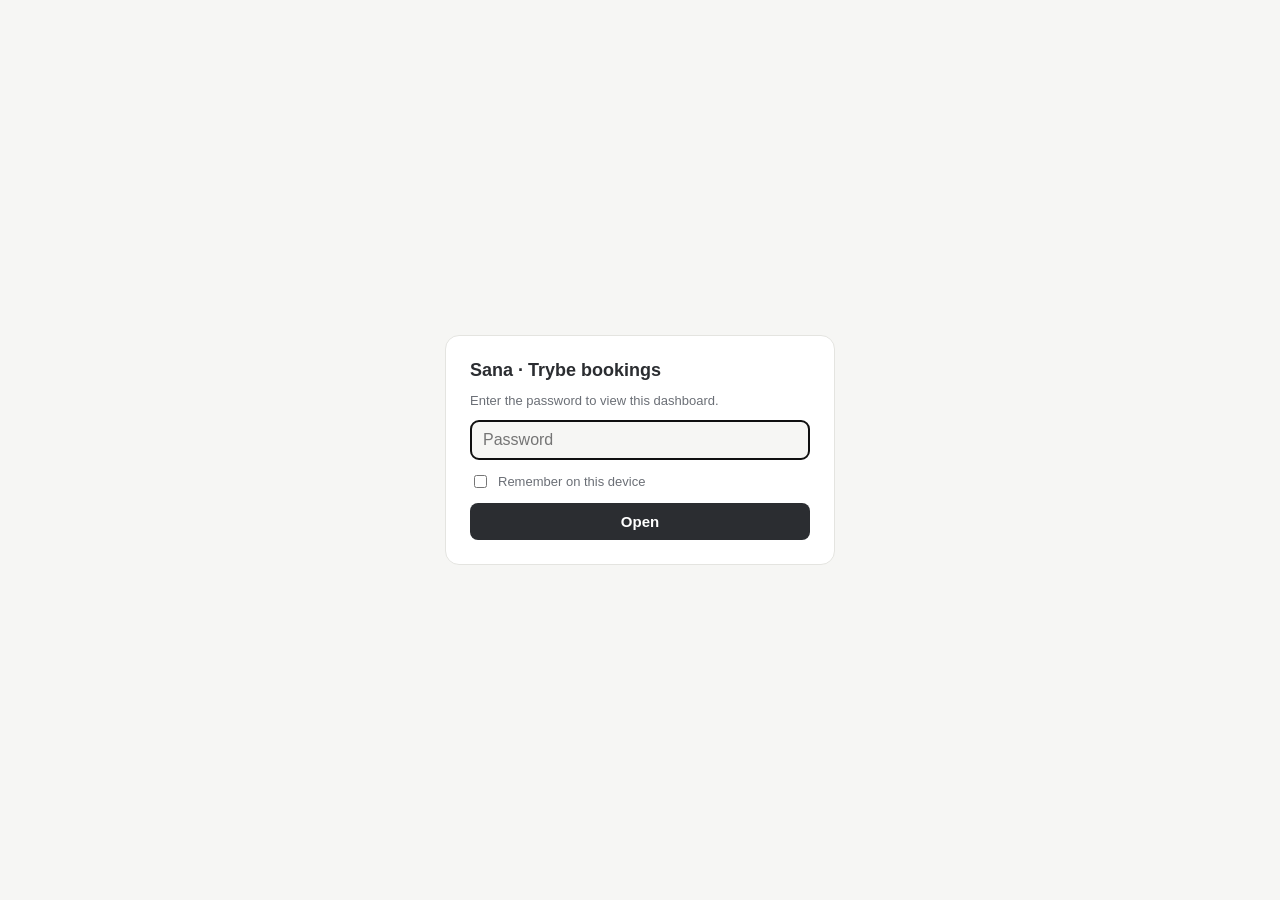
==== index.html @ ff89eefe "Add password-protected Sana Trybe dashboards (desktop and phone) Data through 17 Nov 2026, weekly br" ====
<!DOCTYPE html>
<html lang="en"><head><meta charset="utf-8">
<meta name="viewport" content="width=device-width, initial-scale=1, viewport-fit=cover">
<meta name="robots" content="noindex, nofollow">
<title>Sana · Trybe bookings</title>
<link rel="stylesheet" href="assets/theme.css">
<script src="assets/d3.min.js"></script>
<script src="assets/dash-shim.js"></script>
</head><body>
<div id="dash-root">
<style>
.sr-wrap{font-family:var(--font-anthropic-sans);color:var(--color-fg);font-size:var(--cds-font-size-body);display:flex;flex-direction:column;gap:var(--cds-gap-lg)}
.sr-head{display:flex;flex-wrap:wrap;align-items:flex-end;justify-content:space-between;gap:var(--cds-gap-md)}
.sr-title{font-family:var(--font-anthropic-sans);font-weight:650;font-size:var(--cds-font-size-title);letter-spacing:-.01em;margin:0 0 4px}
.sr-lede{margin:0;max-width:78ch;line-height:1.5;color:var(--color-fg-muted)}
.sr-lede b{color:var(--color-fg);font-weight:600}
.sr-ctl{display:flex;flex-wrap:wrap;align-items:center;gap:var(--cds-gap-sm);color:var(--color-fg-muted);font-size:var(--cds-font-size-caption)}
.sr-tabs{display:flex;flex-wrap:wrap;gap:4px;align-items:center}
.sr-tab{font:inherit;font-size:var(--cds-font-size-caption);font-weight:550;background:transparent;border:1px solid transparent;border-radius:8px;padding:6px 12px;color:var(--color-fg-muted);cursor:pointer}
.sr-tab:hover{background:var(--color-border-line)}
.sr-tab.sr-on{color:var(--color-fg);background:var(--color-panel);border-color:var(--color-border-line);box-shadow:0 1px 0 rgba(0,0,0,.06)}
.sr-panel{display:flex;flex-direction:column;gap:var(--cds-gap-lg)}
.sr-panel[hidden]{display:none}
.sr-cards{display:grid;grid-template-columns:repeat(auto-fit,minmax(min(100%,170px),1fr));gap:var(--cds-gap-md)}
.sr-grid2{display:grid;grid-template-columns:repeat(auto-fit,minmax(min(100%,440px),1fr));gap:var(--cds-gap-lg);align-items:start}
.sr-card{background:var(--color-panel);border:1px solid var(--color-border-line);border-radius:12px;padding:var(--cds-pad-lg);box-shadow:0 1px 0 rgba(0,0,0,.05);min-width:0}
.sr-card-h{display:flex;flex-wrap:wrap;align-items:baseline;justify-content:flex-start;gap:var(--cds-gap-sm);font-size:var(--cds-font-size-body);font-weight:650;margin:0 0 var(--cds-gap-sm)}
.sr-card-h .sr-sub{font-weight:400;color:var(--color-fg-muted)}
.sr-card-h .sr-ctl{margin-left:auto;font-weight:400}
.sr-note{margin:0 0 var(--cds-gap-md);color:var(--color-fg-muted);font-size:var(--cds-font-size-caption);line-height:1.5;max-width:90ch}
.sr-card-l{display:inline-block;color:var(--color-fg-muted);font-size:var(--cds-font-size-caption);font-weight:550}
.sr-card-v{font-weight:650;font-size:var(--cds-font-size-title);letter-spacing:-.01em;font-variant-numeric:tabular-nums;margin:var(--cds-gap-sm) 0 2px}
.sr-card-s{color:var(--color-fg-muted);font-size:var(--cds-font-size-caption);font-variant-numeric:tabular-nums}
.sr-chart{min-height:280px}
.sr-chart.sr-heat{min-height:220px}
.sr-chartbox{position:relative}
.sr-legend{display:flex;flex-wrap:wrap;gap:var(--cds-gap-xs) var(--cds-gap-md);font-size:var(--cds-font-size-caption);color:var(--color-fg-muted);margin-bottom:var(--cds-gap-sm)}
.sr-key{display:inline-flex;align-items:center;gap:6px}
.sr-key i{width:10px;height:10px;border-radius:3px;display:inline-block}
.sr-key i.sr-dash{height:0;border-top:2px dashed var(--cds-chart-reference);border-radius:0;width:14px}
.sr-axis text{fill:var(--cds-text-secondary);font-size:var(--cds-font-size-caption);font-family:var(--font-anthropic-sans)}
.sr-axis line{stroke:var(--cds-chart-grid)}
.sr-barlabel{fill:var(--cds-text-secondary);font-size:11px;font-variant-numeric:tabular-nums;font-family:var(--font-anthropic-sans)}
.sr-tip{position:absolute;pointer-events:none;background:var(--cds-surface-popover);border:1px solid var(--cds-border);box-shadow:var(--cds-shadow-popover);border-radius:8px;padding:var(--cds-pad-sm);font-size:var(--cds-font-size-caption);font-variant-numeric:tabular-nums;white-space:nowrap;z-index:2}
.sr-tip[hidden]{display:none}
.sr-tipsub{color:var(--cds-text-secondary);margin-top:2px}
.sr-scroll{overflow-x:auto;margin:0 calc(-1 * var(--cds-pad-lg)) calc(-1 * var(--cds-pad-lg));border-radius:0 0 12px 12px}
.sr-tall{max-height:520px;overflow:auto}
.sr-table{border-collapse:collapse;width:100%;font-size:var(--cds-font-size-caption);font-variant-numeric:tabular-nums}
.sr-table th{text-align:right;font-weight:550;color:var(--color-fg-muted);padding:8px 16px;border-top:1px solid var(--color-border-line);border-bottom:1px solid var(--color-border-line);white-space:nowrap;position:sticky;top:0;background:var(--color-bg);z-index:1}
.sr-table th.sr-l{text-align:left}
.sr-table td{padding:9px 16px;border-bottom:1px solid var(--color-border-line);white-space:nowrap}
.sr-table tbody tr:last-child td{border-bottom:0}
.sr-table tbody tr:hover td{background:var(--color-bg)}
.sr-table td.sr-n{text-align:right}
.sr-table td:first-child{font-weight:550}
.sr-table tr.sr-total td{font-weight:650;background:var(--color-bg)}
.sr-table tr.sr-picked td:first-child{box-shadow:inset 3px 0 0 var(--color-fg)}
.sr-share{display:inline-flex;align-items:center;justify-content:flex-end;gap:10px}
.sr-track{display:inline-block;width:72px;height:6px;border-radius:3px;background:var(--color-border-line);overflow:hidden}
.sr-track i{display:block;height:100%;border-radius:3px}
.sr-share span:last-child{min-width:44px;text-align:right}
.sr-details{color:var(--color-fg-muted);font-size:var(--cds-font-size-caption);line-height:1.5;max-width:90ch}
.sr-details li{margin-bottom:4px}
[data-dash-source-state=refreshing]{opacity:.5}
</style>
<div class="sr-wrap">
<header class="sr-head" id="top">
<div>
<h1 class="sr-title">Sana · Trybe bookings</h1>
<p class="sr-lede">Since Trybe went live on 18 March 2026, net sales are <b data-draw="num" data-k="All" data-f="net">—</b> from <b data-draw="num" data-k="All" data-f="guests" data-fmt="int">—</b> day-pass guests. <b data-draw="num" data-k="All" data-f="same_day_pct" data-fmt="pct">—</b> of guests book on the day they visit, <b data-draw="num" data-k="All" data-f="walk_pct" data-fmt="pct">—</b> within three hours of arriving, and the median guest books <b data-draw="num" data-k="All" data-f="med_lead_h" data-fmt="hrs">—</b> ahead. Booked capacity runs at <b data-draw="num" data-k="All" data-f="occ_pct" data-fmt="pct">—</b>.</p>
</div>
<div class="sr-ctl" id="controls"><label for="sr-period">Period</label><select id="sr-period" class="dash-select" data-draw="period" aria-label="Period" data-source="monthly"></select></div>
</header>

<div class="sr-tabs" id="tabs" role="tablist"><button type="button" class="sr-tab sr-on" role="tab" aria-selected="true" data-tab="overview">Overview</button><button type="button" class="sr-tab" role="tab" aria-selected="false" data-tab="occupancy">Occupancy by hour</button><button type="button" class="sr-tab" role="tab" aria-selected="false" data-tab="buying">When people buy</button><button type="button" class="sr-tab" role="tab" aria-selected="false" data-tab="mix">What they buy</button><button type="button" class="sr-tab" role="tab" aria-selected="false" data-tab="guests">Guests</button></div>

<section class="sr-panel" id="overview" data-panel="overview">
<div class="sr-cards">
<div class="sr-card" id="card-net"><div class="sr-card-l">Net sales</div><div class="sr-card-v" data-draw="num" data-f="net">—</div><div class="sr-card-s"><span data-draw="num" data-f="pass_net">—</span> from day passes</div></div>
<div class="sr-card" id="card-guests"><div class="sr-card-l">Day-pass guests</div><div class="sr-card-v" data-draw="num" data-f="guests" data-fmt="int">—</div><div class="sr-card-s"><span data-draw="num" data-f="guests_per_day" data-fmt="dec">—</span> a day over <span data-draw="num" data-f="days" data-fmt="int">—</span> days open</div></div>
<div class="sr-card" id="card-occ"><div class="sr-card-l">Occupancy</div><div class="sr-card-v" data-draw="num" data-f="occ_pct" data-fmt="pct">—</div><div class="sr-card-s"><span data-draw="num" data-f="booked" data-fmt="int">—</span> of <span data-draw="num" data-f="capacity" data-fmt="int">—</span> spots booked</div></div>
<div class="sr-card" id="card-lead"><div class="sr-card-l">Median booking lead</div><div class="sr-card-v" data-draw="num" data-f="med_lead_h" data-fmt="hrs">—</div><div class="sr-card-s"><span data-draw="num" data-f="ahead_pct" data-fmt="pct">—</span> book a day or more ahead</div></div>
<div class="sr-card" id="card-online"><div class="sr-card-l">Booked online</div><div class="sr-card-v" data-draw="num" data-f="online_pct" data-fmt="pct">—</div><div class="sr-card-s">of guests; the rest at the front desk</div></div>
<div class="sr-card" id="card-aov"><div class="sr-card-l">Average order</div><div class="sr-card-v" data-draw="num" data-f="aov">—</div><div class="sr-card-s"><span data-draw="num" data-f="orders" data-fmt="int">—</span> orders placed</div></div>
</div>
<div class="sr-grid2">
<div class="sr-card"><h3 class="sr-card-h" id="h-chart-sales">Net sales by month</h3><div class="sr-chart" id="chart-sales" data-draw="chart_sales" data-source="monthly">—</div></div>
<div class="sr-card"><h3 class="sr-card-h" id="h-chart-occm">Guests per day and occupancy by month</h3><div class="sr-chart" id="chart-occm" data-draw="chart_occm" data-source="monthly">—</div></div>
</div>
<div class="sr-grid2">
<div class="sr-card"><h3 class="sr-card-h" id="h-chart-wsales">Net sales by week</h3><div class="sr-chart" id="chart-wsales" data-draw="chart_wsales" data-source="monthly">—</div></div>
<div class="sr-card"><h3 class="sr-card-h" id="h-chart-wocc">Guests per day and occupancy by week</h3><div class="sr-chart" id="chart-wocc" data-draw="chart_wocc" data-source="monthly">—</div></div>
</div>
<div class="sr-card"><h3 class="sr-card-h" id="weekly">Week by week</h3><p class="sr-note">Weeks run Monday to Sunday, from the week of 28 September. Click a week to filter every tab to it.</p><div class="sr-scroll"><table class="sr-table" id="table-weekly" data-source="monthly" data-row-key="key" data-scope="weeks"><thead><tr><th class="sr-l" data-field="month">Week</th><th data-field="net" data-fmt="usd0">Net sales</th><th data-field="pass_net" data-fmt="usd0">Day passes</th><th data-field="other_net" data-fmt="usd0">Everything else</th><th data-field="orders" data-fmt="int">Orders</th><th data-field="aov" data-fmt="usd">Avg order</th><th data-field="guests" data-fmt="int">Guests</th><th data-field="guests_per_day" data-fmt="dec">Guests a day</th><th data-field="occ_pct" data-fmt="pct">Occupancy</th><th data-field="med_lead_h" data-fmt="hrs">Median lead</th><th data-field="same_day_pct" data-fmt="pct">Booked same day</th><th data-field="week_pct" data-fmt="pct">7+ days ahead</th><th data-field="online_pct" data-fmt="pct">Online</th><th data-field="promo_pct" data-fmt="pct">On a promo code</th><th data-field="promo_disc" data-fmt="usd0">Promo discounts</th><th data-field="credit_used" data-fmt="usd0">Gift card and pass credit used</th></tr></thead><tbody data-draw="rows"></tbody></table></div></div>
<div class="sr-card"><h3 class="sr-card-h" id="monthly">Month by month</h3><p class="sr-note">Click a month or week in any chart or table, or pick one above, to filter every tab. Sales are counted by revenue date, guests and occupancy by visit date.</p><div class="sr-scroll"><table class="sr-table" id="table-monthly" data-source="monthly" data-row-key="key" data-scope="months"><thead><tr><th class="sr-l" data-field="month">Month</th><th data-field="net" data-fmt="usd0">Net sales</th><th data-field="pass_net" data-fmt="usd0">Day passes</th><th data-field="other_net" data-fmt="usd0">Everything else</th><th data-field="orders" data-fmt="int">Orders</th><th data-field="aov" data-fmt="usd">Avg order</th><th data-field="guests" data-fmt="int">Guests</th><th data-field="guests_per_day" data-fmt="dec">Guests a day</th><th data-field="occ_pct" data-fmt="pct">Occupancy</th><th data-field="med_lead_h" data-fmt="hrs">Median lead</th><th data-field="same_day_pct" data-fmt="pct">Booked same day</th><th data-field="week_pct" data-fmt="pct">7+ days ahead</th><th data-field="online_pct" data-fmt="pct">Online</th><th data-field="promo_pct" data-fmt="pct">On a promo code</th><th data-field="promo_disc" data-fmt="usd0">Promo discounts</th><th data-field="credit_used" data-fmt="usd0">Gift card and pass credit used</th></tr></thead><tbody data-draw="rows"></tbody></table></div></div>
</section>

<section class="sr-panel" id="occupancy" data-panel="occupancy" hidden>
<div class="sr-card"><h3 class="sr-card-h" id="h-chart-hourly">Guests on site by hour <span class="sr-sub" data-draw="periodname">—</span><span class="sr-ctl"><label for="sr-dow">Day</label><select id="sr-dow" class="dash-select sr-dowsel" aria-label="Day of week"><option value="All">Every day</option><option value="Mon">Monday</option><option value="Tue">Tuesday</option><option value="Wed">Wednesday</option><option value="Thu">Thursday</option><option value="Fri">Friday</option><option value="Sat">Saturday</option><option value="Sun">Sunday</option></select></span></h3><p class="sr-note">Average number of guests in the facility during each clock hour, against what the booking slots allow. Each 2.5-hour SANA Pass slot takes 5 guests and slots start every 15 minutes, so about 50 people can be on site at once. The figure above each bar is the share of that capacity booked.</p><div class="sr-chart" id="chart-hourly" data-draw="chart_hourly" data-source="hourly">—</div></div>
<div class="sr-card"><h3 class="sr-card-h" id="h-heat-occ">Occupancy by weekday and hour <span class="sr-sub" data-draw="periodname">—</span></h3><p class="sr-note">Share of capacity booked. Darker is fuller.</p><div class="sr-chart sr-heat" id="heat-occ" data-draw="heat_occ" data-source="hourly">—</div></div>
<div class="sr-card"><h3 class="sr-card-h" id="h-chart-daily">Guests each day <span class="sr-sub" data-draw="periodname">—</span></h3><div class="sr-chart" id="chart-daily" data-draw="chart_daily" data-source="daily">—</div></div>
<div class="sr-card"><h3 class="sr-card-h" id="h-chart-ahead">Already on the books</h3><p class="sr-note">Guests booked for each upcoming day, as of 18 November 2026. Most guests book within a day of visiting, so these fill in as each date gets closer.</p><div class="sr-chart" id="chart-ahead" data-draw="chart_ahead" data-source="ahead">—</div></div>
</section>

<section class="sr-panel" id="buying" data-panel="buying" hidden>
<div class="sr-card"><h3 class="sr-card-h" id="h-chart-lead">How far ahead guests book <span class="sr-sub" data-draw="periodname">—</span><span class="sr-ctl"><label for="sr-ch">Channel</label><select id="sr-ch" class="dash-select sr-chsel" aria-label="Sales channel"><option value="All">All channels</option><option value="Online">Online</option><option value="Front desk">Front desk</option><option value="Reserve with Google">Reserve with Google</option></select></span></h3><p class="sr-note">Time between the order being placed and the start of the guest's session. A walk-in is a pass bought less than 15 minutes before the session starts.</p><div class="sr-chart" id="chart-lead" data-draw="chart_lead" data-source="lead">—</div></div>
<div class="sr-card"><h3 class="sr-card-h" id="h-heat-buy">When day passes are bought <span class="sr-sub" data-draw="periodname">—</span></h3><p class="sr-note">Guests by the weekday and hour their pass was purchased, whatever day they visit. Darker means more guests booked in that hour.</p><div class="sr-chart sr-heat" id="heat-buy" data-draw="heat_buy" data-source="buy_heat">—</div></div>
<div class="sr-grid2">
<div class="sr-card"><h3 class="sr-card-h">By sales channel <span class="sr-sub" data-draw="periodname">—</span></h3><div class="sr-scroll"><table class="sr-table" id="table-channel" data-source="channel" data-row-key="key" data-scope="period"><thead><tr><th class="sr-l" data-field="channel">Channel</th><th data-field="bookings" data-fmt="int">Bookings</th><th data-field="guests" data-fmt="int">Guests</th><th data-field="pct" data-fmt="pct" data-bar="1">Share of guests</th><th data-field="net_per_guest" data-fmt="usd">Net per guest</th><th data-field="med_lead_h" data-fmt="hrs">Median lead</th><th data-field="ahead_pct" data-fmt="pct">1+ day ahead</th></tr></thead><tbody data-draw="rows"></tbody></table></div></div>
<div class="sr-card"><h3 class="sr-card-h">Group size <span class="sr-sub" data-draw="periodname">—</span></h3><div class="sr-scroll"><table class="sr-table" id="table-party" data-source="party" data-row-key="key" data-scope="period"><thead><tr><th class="sr-l" data-field="size">Guests per booking</th><th data-field="bookings" data-fmt="int">Bookings</th><th data-field="pct_bookings" data-fmt="pct" data-bar="1">Share of bookings</th><th data-field="guests" data-fmt="int">Guests</th><th data-field="pct_guests" data-fmt="pct">Share of guests</th></tr></thead><tbody data-draw="rows"></tbody></table></div></div>
</div>
<div class="sr-card"><h3 class="sr-card-h">Booking lead by the day guests visit <span class="sr-sub" data-draw="periodname">—</span></h3><div class="sr-scroll"><table class="sr-table" id="table-leaddow" data-source="lead_dow" data-row-key="key" data-scope="period"><thead><tr><th class="sr-l" data-field="dow">Visit day</th><th data-field="guests" data-fmt="int">Guests</th><th data-field="med_lead_h" data-fmt="hrs">Median lead</th><th data-field="walk_pct" data-fmt="pct">Under 3 hrs before</th><th data-field="ahead_pct" data-fmt="pct" data-bar="1">1+ day ahead</th><th data-field="week_pct" data-fmt="pct">7+ days ahead</th></tr></thead><tbody data-draw="rows"></tbody></table></div></div>
</section>

<section class="sr-panel" id="mix" data-panel="mix" hidden>
<div class="sr-grid2">
<div class="sr-card"><h3 class="sr-card-h">Type of sale <span class="sr-sub" data-draw="periodname">—</span></h3><div class="sr-scroll"><table class="sr-table" id="table-type" data-source="sale_type" data-row-key="key" data-scope="period"><thead><tr><th class="sr-l" data-field="type">Type</th><th data-field="qty" data-fmt="int">Qty</th><th data-field="orders" data-fmt="int">Orders</th><th data-field="net" data-fmt="usd0">Net sales</th><th data-field="pct" data-fmt="pct" data-bar="1">Share</th></tr></thead><tbody data-draw="rows"></tbody></table></div></div>
<div class="sr-card"><h3 class="sr-card-h">How day passes were paid <span class="sr-sub" data-draw="periodname">—</span></h3><div class="sr-scroll"><table class="sr-table" id="table-paid" data-source="paid" data-row-key="key" data-scope="period"><thead><tr><th class="sr-l" data-field="payment">Payment</th><th data-field="guests" data-fmt="int">Guests</th><th data-field="pct" data-fmt="pct" data-bar="1">Share</th><th data-field="net" data-fmt="usd0">Net sales</th><th data-field="discount" data-fmt="usd0" data-blankzero="1">Discount or credit</th></tr></thead><tbody data-draw="rows"></tbody></table></div></div>
</div>
<div class="sr-card"><h3 class="sr-card-h">Items <span class="sr-sub" data-draw="periodname">—</span></h3><p class="sr-note">The 40 biggest items by net sales in the period.</p><div class="sr-scroll sr-tall"><table class="sr-table" id="table-items" data-source="items" data-row-key="key" data-scope="period" data-sort="net"><thead><tr><th class="sr-l" data-field="item">Item</th><th class="sr-l" data-field="type">Type</th><th data-field="qty" data-fmt="int">Qty</th><th data-field="net" data-fmt="usd">Net sales</th><th data-field="avg" data-fmt="usd">Avg price</th><th data-field="pct" data-fmt="pct" data-bar="1">Share of sales</th></tr></thead><tbody data-draw="rows"></tbody></table></div></div>
<div class="sr-card"><h3 class="sr-card-h">Promo codes and credit <span class="sr-sub" data-draw="periodname">—</span></h3><p class="sr-note">Discount is the amount taken off list price before tax. Gift card or pass credit is a pass paid with a gift card or a multi-pass bundle, whose money was counted when the card or bundle was sold.</p><div class="sr-scroll sr-tall"><table class="sr-table" id="table-codes" data-source="codes" data-row-key="key" data-scope="period" data-sort="discount"><thead><tr><th class="sr-l" data-field="code">Code</th><th data-field="orders" data-fmt="int">Orders</th><th data-field="items" data-fmt="int">Items</th><th data-field="discount" data-fmt="usd0">Discount</th><th data-field="net_after" data-fmt="usd0" data-blankzero="1">Net after discount</th><th data-field="share" data-fmt="pct" data-bar="1">Share of discounts</th></tr></thead><tbody data-draw="rows"></tbody></table></div></div>
</section>

<section class="sr-panel" id="guests" data-panel="guests" hidden>
<div class="sr-cards">
<div class="sr-card" id="card-named"><div class="sr-card-l">Guests with an email</div><div class="sr-card-v" data-draw="num" data-src="customers" data-f="guests_named" data-fmt="int">—</div><div class="sr-card-s"><span data-draw="periodname">—</span></div></div>
<div class="sr-card" id="card-repeat"><div class="sr-card-l">Came more than once</div><div class="sr-card-v" data-draw="num" data-src="customers" data-f="repeat_in_period_pct" data-fmt="pct">—</div><div class="sr-card-s">within the period</div></div>
<div class="sr-card" id="card-vpg"><div class="sr-card-l">Visits per guest</div><div class="sr-card-v" data-draw="num" data-src="customers" data-f="visits_per_guest" data-fmt="dec">—</div><div class="sr-card-s">within the period</div></div>
</div>
<div class="sr-grid2">
<div class="sr-card"><h3 class="sr-card-h">New and returning guests by month</h3><p class="sr-note">Returning means the guest's first Trybe visit was in an earlier month.</p><div class="sr-scroll"><table class="sr-table" id="table-customers" data-source="customers" data-row-key="key" data-scope="months"><thead><tr><th class="sr-l" data-field="period">Month</th><th data-field="guests_named" data-fmt="int">Guests</th><th data-field="new_guests" data-fmt="int">First visit</th><th data-field="returning" data-fmt="int" data-blankzero="1">Returning</th><th data-field="returning_pct" data-fmt="pct" data-blankzero="1">Returning share</th><th data-field="visits_per_guest" data-fmt="dec">Visits each</th></tr></thead><tbody data-draw="rows"></tbody></table></div></div>
<div class="sr-card"><h3 class="sr-card-h">How often guests come back</h3><p class="sr-note">Every visit since 18 March 2026, grouped by how many times each guest has been.</p><div class="sr-scroll"><table class="sr-table" id="table-freq" data-source="frequency" data-row-key="key"><thead><tr><th class="sr-l" data-field="band">Visits</th><th data-field="guests" data-fmt="int">Guests</th><th data-field="pct" data-fmt="pct" data-bar="1">Share of guests</th><th data-field="visits" data-fmt="int">Visits</th><th data-field="pct_visits" data-fmt="pct">Share of visits</th></tr></thead><tbody data-draw="rows"></tbody></table></div></div>
</div>
</section>

<details class="sr-details" id="notes"><summary>About this data</summary>
<ul>
<li>A fixed copy of Trybe's Sold items and Sessions exports for the Sana site, pulled on 18 November 2026. Trybe's history starts on 18 March 2026, so March is a part month; November runs to the 17th. Weeks run Monday to Sunday from the week of 28 September, and the current week runs to yesterday. Earlier bookings were in Book4Time and are not here.</li>
<li>Net sales are Trybe's net total: after discounts, before tax. Day passes paid with a gift card or a multi-pass bundle show no net sales on the visit, because Trybe counts that money when the card or bundle is sold, so net per guest understates what each visit is worth.</li>
<li>Guests are SANA Pass session guests by visit date. Occupancy is guests booked against slot capacity from the Sessions export (5 guests per 2.5-hour slot, a slot every 15 minutes); test sessions and the old Book4Time day passes are left out.</li>
<li>Booking lead is the time from the order being placed in Trybe to the start of the session. Passes rung in at the front desk as guests arrive count as walk-ins. Online covers trybe.com bookings; Reserve with Google is shown on its own.</li>
<li>Guest counts and repeat visits use the email on the booking, so walk-ins without an email are left out of the Guests tab. No names or emails are stored in this dashboard.</li>
</ul>
</details>
</div>
</div>
<footer class="site-foot">Data: Trybe Sold items and Sessions exports, pulled 18 November 2026. <a href="iphone/">Open the phone version</a></footer>
<script src="assets/desktop.js"></script>
<script>dash.__start('data/');</script>
</body></html>
---- assets/theme.css ----
:root{
  --font-anthropic-sans:-apple-system,BlinkMacSystemFont,"Segoe UI",Inter,Roboto,"Helvetica Neue",Arial,sans-serif;
  --color-fg:#2b2d31;--color-fg-muted:#6b6f76;--color-bg:#f6f6f4;--color-panel:#ffffff;--color-border-line:#e4e4e0;
  --cds-text-secondary:#74787f;--cds-chart-grid:#ececea;--cds-chart-reference:#8a8d93;
  --cds-surface-popover:#ffffff;--cds-border:#dcdcd8;--cds-shadow-popover:0 4px 16px rgba(0,0,0,.08);
  --cds-font-size-caption:12.5px;--cds-font-size-body:14px;--cds-font-size-heading:19px;--cds-font-size-title:24px;
  --cds-gap-xs:4px;--cds-gap-sm:8px;--cds-gap-md:12px;--cds-gap-lg:20px;--cds-pad-sm:8px;--cds-pad-lg:16px;--cds-radius:12px;
  --c0:#2f74d8;--c1:#ec7a33;--c2:#5aa469;--c3:#9b6fd0;--c4:#d4a72c;--c5:#59a5b4;
  color-scheme:light dark;
}
@media (prefers-color-scheme: dark){
  :root{--color-fg:#e6e6e3;--color-fg-muted:#a3a5a8;--color-bg:#1d1e20;--color-panel:#26272a;--color-border-line:#3a3b3f;
    --cds-text-secondary:#a0a3a7;--cds-chart-grid:#333438;--cds-chart-reference:#9a9da2;--cds-surface-popover:#2d2e31;--cds-border:#45464a;
    --c0:#5b97ea;--c1:#f08e4f;}
}
html,body{margin:0;background:var(--color-bg);color:var(--color-fg);font-family:var(--font-anthropic-sans);-webkit-text-size-adjust:100%}
#dash-root{padding:20px clamp(12px,3vw,32px) 40px;max-width:1400px;margin:0 auto}
.dash-select{font:inherit;font-size:14px;color:var(--color-fg);background-color:var(--color-panel);border:1px solid var(--color-border-line);border-radius:8px;padding:6px 30px 6px 10px;appearance:none;-webkit-appearance:none;
  background-image:url("data:image/svg+xml;utf8,<svg xmlns='http://www.w3.org/2000/svg' width='10' height='6'><path d='M1 1l4 4 4-4' fill='none' stroke='%23888' stroke-width='1.5'/></svg>");background-repeat:no-repeat;background-position:right 10px center}
.site-foot{max-width:1400px;margin:0 auto;padding:0 clamp(12px,3vw,32px) 32px;color:var(--color-fg-muted);font-size:12px}
.site-foot a{color:inherit}
body.locked #dash-root,body.locked .site-foot{display:none}
.gate{min-height:100vh;display:flex;align-items:center;justify-content:center;padding:24px;box-sizing:border-box}
.gate-card{width:100%;max-width:340px;background:var(--color-panel);border:1px solid var(--color-border-line);border-radius:14px;padding:24px;display:flex;flex-direction:column;gap:12px}
.gate-title{font-weight:650;font-size:18px}
.gate-sub{margin:0;color:var(--color-fg-muted);font-size:13px}
.gate-in{font:inherit;font-size:16px;padding:10px 12px;border:1px solid var(--color-border-line);border-radius:8px;background:var(--color-bg);color:var(--color-fg)}
.gate-rem{display:flex;gap:8px;align-items:center;color:var(--color-fg-muted);font-size:13px}
.gate-btn{font:inherit;font-weight:600;font-size:15px;padding:10px;border:0;border-radius:8px;background:var(--color-fg);color:var(--color-panel);cursor:pointer}
.gate-btn:disabled{opacity:.6}
.gate-err{margin:0;color:#c0453a;font-size:13px}
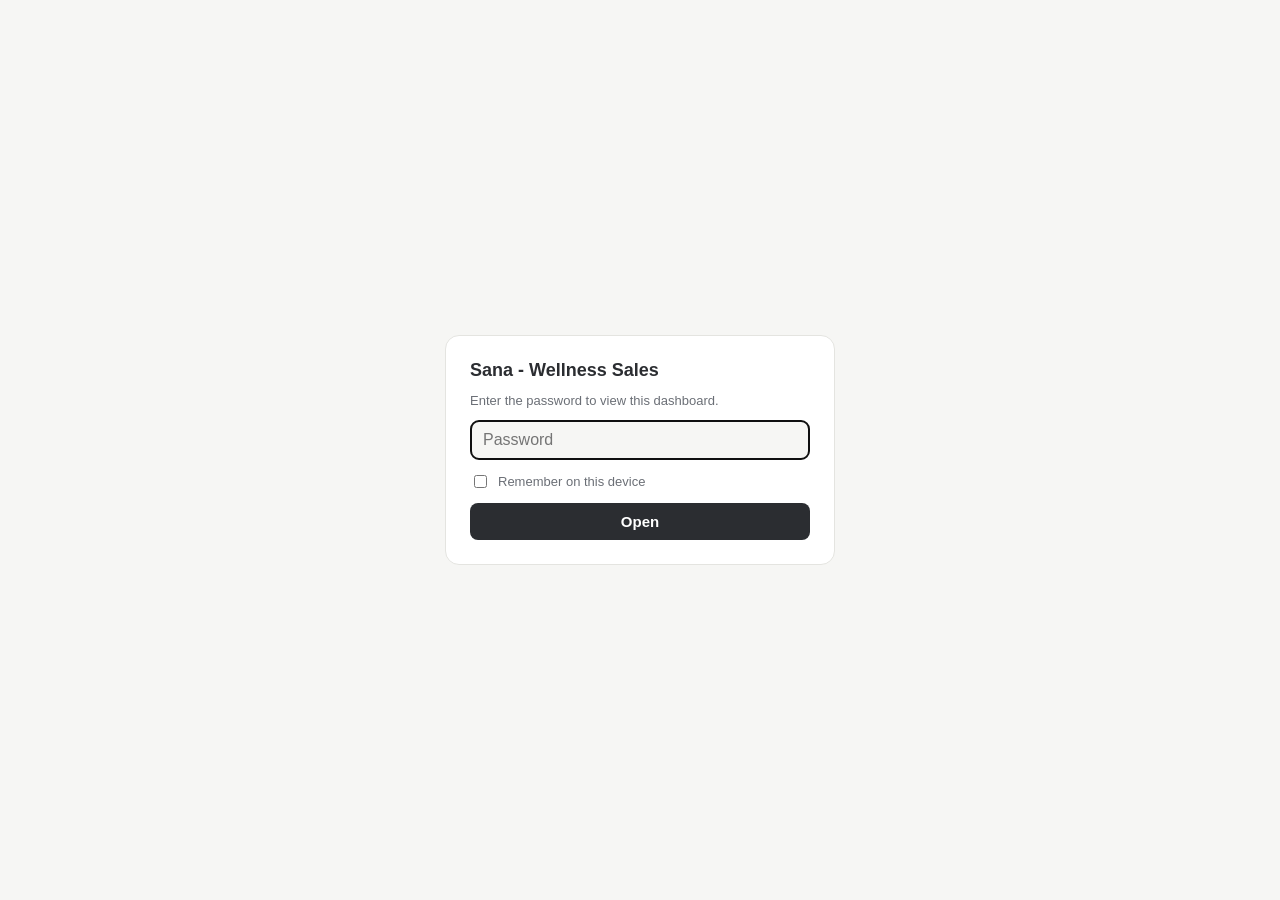
==== commit 11b7d629: "Refresh data to 22 Nov 2026; rename to Sana - Wellness Sales Co-Authored-By: Claude Opus 5.5 <norepl" ====
--- a/index.html
+++ b/index.html
@@ -2,7 +2,7 @@
 <html lang="en"><head><meta charset="utf-8">
 <meta name="viewport" content="width=device-width, initial-scale=1, viewport-fit=cover">
 <meta name="robots" content="noindex, nofollow">
-<title>Sana · Trybe bookings</title>
+<title>Sana - Wellness Sales</title>
 <link rel="stylesheet" href="assets/theme.css">
 <script src="assets/d3.min.js"></script>
 <script src="assets/dash-shim.js"></script>
@@ -67,13 +67,13 @@
 <div class="sr-wrap">
 <header class="sr-head" id="top">
 <div>
-<h1 class="sr-title">Sana · Trybe bookings</h1>
+<h1 class="sr-title">Sana - Wellness Sales</h1>
 <p class="sr-lede">Since Trybe went live on 18 March 2026, net sales are <b data-draw="num" data-k="All" data-f="net">—</b> from <b data-draw="num" data-k="All" data-f="guests" data-fmt="int">—</b> day-pass guests. <b data-draw="num" data-k="All" data-f="same_day_pct" data-fmt="pct">—</b> of guests book on the day they visit, <b data-draw="num" data-k="All" data-f="walk_pct" data-fmt="pct">—</b> within three hours of arriving, and the median guest books <b data-draw="num" data-k="All" data-f="med_lead_h" data-fmt="hrs">—</b> ahead. Booked capacity runs at <b data-draw="num" data-k="All" data-f="occ_pct" data-fmt="pct">—</b>.</p>
 </div>
 <div class="sr-ctl" id="controls"><label for="sr-period">Period</label><select id="sr-period" class="dash-select" data-draw="period" aria-label="Period" data-source="monthly"></select></div>
 </header>
 
-<div class="sr-tabs" id="tabs" role="tablist"><button type="button" class="sr-tab sr-on" role="tab" aria-selected="true" data-tab="overview">Overview</button><button type="button" class="sr-tab" role="tab" aria-selected="false" data-tab="occupancy">Occupancy by hour</button><button type="button" class="sr-tab" role="tab" aria-selected="false" data-tab="buying">When people buy</button><button type="button" class="sr-tab" role="tab" aria-selected="false" data-tab="mix">What they buy</button><button type="button" class="sr-tab" role="tab" aria-selected="false" data-tab="guests">Guests</button></div>
+<div class="sr-tabs" id="tabs" role="tablist"><button type="button" class="sr-tab sr-on" role="tab" aria-selected="true" data-tab="overview">Overview</button><button type="button" class="sr-tab" role="tab" aria-selected="false" data-tab="occupancy">Occupancy by hour</button><button type="button" class="sr-tab" role="tab" aria-selected="false" data-tab="buying">When people buy</button><button type="button" class="sr-tab" role="tab" aria-selected="false" data-tab="mix">What they buy</button><button type="button" class="sr-tab" role="tab" aria-selected="false" data-tab="guests">Guests</button><button type="button" class="sr-tab" role="tab" aria-selected="false" data-tab="founding">Founding members</button></div>
 
 <section class="sr-panel" id="overview" data-panel="overview">
 <div class="sr-cards">
@@ -100,7 +100,7 @@
 <div class="sr-card"><h3 class="sr-card-h" id="h-chart-hourly">Guests on site by hour <span class="sr-sub" data-draw="periodname">—</span><span class="sr-ctl"><label for="sr-dow">Day</label><select id="sr-dow" class="dash-select sr-dowsel" aria-label="Day of week"><option value="All">Every day</option><option value="Mon">Monday</option><option value="Tue">Tuesday</option><option value="Wed">Wednesday</option><option value="Thu">Thursday</option><option value="Fri">Friday</option><option value="Sat">Saturday</option><option value="Sun">Sunday</option></select></span></h3><p class="sr-note">Average number of guests in the facility during each clock hour, against what the booking slots allow. Each 2.5-hour SANA Pass slot takes 5 guests and slots start every 15 minutes, so about 50 people can be on site at once. The figure above each bar is the share of that capacity booked.</p><div class="sr-chart" id="chart-hourly" data-draw="chart_hourly" data-source="hourly">—</div></div>
 <div class="sr-card"><h3 class="sr-card-h" id="h-heat-occ">Occupancy by weekday and hour <span class="sr-sub" data-draw="periodname">—</span></h3><p class="sr-note">Share of capacity booked. Darker is fuller.</p><div class="sr-chart sr-heat" id="heat-occ" data-draw="heat_occ" data-source="hourly">—</div></div>
 <div class="sr-card"><h3 class="sr-card-h" id="h-chart-daily">Guests each day <span class="sr-sub" data-draw="periodname">—</span></h3><div class="sr-chart" id="chart-daily" data-draw="chart_daily" data-source="daily">—</div></div>
-<div class="sr-card"><h3 class="sr-card-h" id="h-chart-ahead">Already on the books</h3><p class="sr-note">Guests booked for each upcoming day, as of 18 November 2026. Most guests book within a day of visiting, so these fill in as each date gets closer.</p><div class="sr-chart" id="chart-ahead" data-draw="chart_ahead" data-source="ahead">—</div></div>
+<div class="sr-card"><h3 class="sr-card-h" id="h-chart-ahead">Already on the books</h3><p class="sr-note">Guests booked for each upcoming day, as of 23 November 2026. Most guests book within a day of visiting, so these fill in as each date gets closer.</p><div class="sr-chart" id="chart-ahead" data-draw="chart_ahead" data-source="ahead">—</div></div>
 </section>
 
 <section class="sr-panel" id="buying" data-panel="buying" hidden>
@@ -134,9 +134,29 @@
 </div>
 </section>
 
+<section class="sr-panel" id="founding" data-panel="founding" hidden>
+<p class="sr-note">Founding Memberships only ($200 a month; one at $400). Revenue is monthly fees collected plus sign-up payments. Visits are day-pass visits booked under the member's email while their membership was active. A day pass is $60 before tax, for comparison.</p>
+<div class="sr-cards">
+<div class="sr-card" id="card-f-active"><div class="sr-card-l">Active members</div><div class="sr-card-v" data-draw="num" data-src="founding" data-f="active" data-fmt="int">—</div><div class="sr-card-s">at end of <span data-draw="periodname">—</span></div></div>
+<div class="sr-card" id="card-f-rev"><div class="sr-card-l">Membership revenue</div><div class="sr-card-v" data-draw="num" data-src="founding" data-f="revenue" data-fmt="usd0">—</div><div class="sr-card-s"><span data-draw="num" data-src="founding" data-f="charges" data-fmt="usd0">—</span> monthly fees</div></div>
+<div class="sr-card" id="card-f-visits"><div class="sr-card-l">Member visits</div><div class="sr-card-v" data-draw="num" data-src="founding" data-f="visits" data-fmt="int">—</div><div class="sr-card-s"><span data-draw="num" data-src="founding" data-f="visiting" data-fmt="int">—</span> members came in</div></div>
+<div class="sr-card" id="card-f-pervisit"><div class="sr-card-l">Revenue per visit</div><div class="sr-card-v" data-draw="num" data-src="founding" data-f="per_visit" data-fmt="usd">—</div><div class="sr-card-s">by month; fees are charged on the 1st</div></div>
+<div class="sr-card" id="card-f-share"><div class="sr-card-l">Share of all guests</div><div class="sr-card-v" data-draw="num" data-src="founding" data-f="guest_share" data-fmt="pct">—</div><div class="sr-card-s">day-pass visits by founding members</div></div>
+</div>
+<div class="sr-grid2">
+<div class="sr-card"><h3 class="sr-card-h" id="h-chart-frev">Founding membership revenue by month</h3><div class="sr-chart" id="chart-frev" data-draw="chart_frev" data-source="founding">—</div></div>
+<div class="sr-card"><h3 class="sr-card-h" id="h-chart-fvis">Founding member visits by month</h3><div class="sr-chart" id="chart-fvis" data-draw="chart_fvis" data-source="founding">—</div></div>
+</div>
+<div class="sr-card"><h3 class="sr-card-h" id="h-chart-fhour">Founding member visits by time of day <span class="sr-sub" data-draw="periodname">—</span><span class="sr-ctl"><label for="sr-fdow">Day</label><select id="sr-fdow" class="dash-select sr-dowsel" aria-label="Day of week"><option value="All">Every day</option><option value="Mon">Monday</option><option value="Tue">Tuesday</option><option value="Wed">Wednesday</option><option value="Thu">Thursday</option><option value="Fri">Friday</option><option value="Sat">Saturday</option><option value="Sun">Sunday</option></select></span></h3><p class="sr-note">Member arrivals by the hour their session starts. The dashed line is members as a share of everyone arriving in that hour.</p><div class="sr-chart" id="chart-fhour" data-draw="chart_fhour" data-source="founding_hourly">—</div></div>
+<div class="sr-card"><h3 class="sr-card-h" id="h-heat-fhour">Founding member arrivals by day and hour <span class="sr-sub" data-draw="periodname">—</span></h3><p class="sr-note">Darker cells had more member arrivals. Grey cells had no bookings at all.</p><div class="sr-chart" id="heat-fhour" data-draw="heat_fhour" data-source="founding_hourly">—</div></div>
+<div class="sr-card"><h3 class="sr-card-h" id="h-ffreq">How often founding members come in</h3><p class="sr-note">Current members, by their average visits a month since joining. Paid is everything each group has paid in fees and sign-ups so far.</p><div class="sr-scroll"><table class="sr-table" id="table-ffreq" data-source="founding_freq" data-row-key="key"><thead><tr><th class="sr-l" data-field="band">Visits</th><th data-field="members" data-fmt="int">Members</th><th data-field="pct" data-fmt="pct" data-bar="1">Share of members</th><th data-field="visits" data-fmt="int">Visits</th><th data-field="pct_visits" data-fmt="pct">Share of visits</th><th data-field="paid" data-fmt="usd0">Paid</th><th data-field="per_visit" data-fmt="usd">Paid per visit</th></tr></thead><tbody data-draw="rows"></tbody></table></div></div>
+<div class="sr-card"><h3 class="sr-card-h" id="h-fmonths">Month by month</h3><div class="sr-scroll"><table class="sr-table" id="table-fmonths" data-source="founding" data-row-key="key" data-scope="months"><thead><tr><th class="sr-l" data-field="label">Month</th><th data-field="active" data-fmt="int">Active members</th><th data-field="new_members" data-fmt="int" data-blankzero="1">New</th><th data-field="ended" data-fmt="int" data-blankzero="1">Ended</th><th data-field="charges" data-fmt="usd0">Monthly fees</th><th data-field="signups" data-fmt="usd0">Sign-ups</th><th data-field="revenue" data-fmt="usd0">Revenue</th><th data-field="visits" data-fmt="int">Visits</th><th data-field="visiting" data-fmt="int">Members visiting</th><th data-field="visits_per_member" data-fmt="dec">Visits per member</th><th data-field="per_visit" data-fmt="usd">Revenue per visit</th><th data-field="guest_share" data-fmt="pct">Share of all guests</th></tr></thead><tbody data-draw="rows"></tbody></table></div></div>
+<div class="sr-card"><h3 class="sr-card-h" id="h-fweeks">Week by week</h3><p class="sr-note">Revenue per visit is left out by week, since monthly fees all land on the 1st.</p><div class="sr-scroll"><table class="sr-table" id="table-fweeks" data-source="founding" data-row-key="key" data-scope="weeks"><thead><tr><th class="sr-l" data-field="label">Week</th><th data-field="active" data-fmt="int">Active members</th><th data-field="new_members" data-fmt="int" data-blankzero="1">New</th><th data-field="ended" data-fmt="int" data-blankzero="1">Ended</th><th data-field="charges" data-fmt="usd0">Monthly fees</th><th data-field="signups" data-fmt="usd0">Sign-ups</th><th data-field="revenue" data-fmt="usd0">Revenue</th><th data-field="visits" data-fmt="int">Visits</th><th data-field="visiting" data-fmt="int">Members visiting</th><th data-field="visits_per_member" data-fmt="dec">Visits per member</th><th data-field="per_visit" data-fmt="usd">Revenue per visit</th><th data-field="guest_share" data-fmt="pct">Share of all guests</th></tr></thead><tbody data-draw="rows"></tbody></table></div></div>
+</section>
+
 <details class="sr-details" id="notes"><summary>About this data</summary>
 <ul>
-<li>A fixed copy of Trybe's Sold items and Sessions exports for the Sana site, pulled on 18 November 2026. Trybe's history starts on 18 March 2026, so March is a part month; November runs to the 17th. Weeks run Monday to Sunday from the week of 28 September, and the current week runs to yesterday. Earlier bookings were in Book4Time and are not here.</li>
+<li>A fixed copy of Trybe's Sold items and Sessions exports for the Sana site, pulled on 23 November 2026. Trybe's history starts on 18 March 2026, so March is a part month; November runs to the 22nd. Weeks run Monday to Sunday from the week of 28 September, and the current week runs to yesterday. Earlier bookings were in Book4Time and are not here.</li>
 <li>Net sales are Trybe's net total: after discounts, before tax. Day passes paid with a gift card or a multi-pass bundle show no net sales on the visit, because Trybe counts that money when the card or bundle is sold, so net per guest understates what each visit is worth.</li>
 <li>Guests are SANA Pass session guests by visit date. Occupancy is guests booked against slot capacity from the Sessions export (5 guests per 2.5-hour slot, a slot every 15 minutes); test sessions and the old Book4Time day passes are left out.</li>
 <li>Booking lead is the time from the order being placed in Trybe to the start of the session. Passes rung in at the front desk as guests arrive count as walk-ins. Online covers trybe.com bookings; Reserve with Google is shown on its own.</li>
@@ -145,7 +165,7 @@
 </details>
 </div>
 </div>
-<footer class="site-foot">Data: Trybe Sold items and Sessions exports, pulled 18 November 2026. <a href="iphone/">Open the phone version</a></footer>
+<footer class="site-foot">Data: Trybe Sold items and Sessions exports, pulled 23 November 2026. <a href="iphone/">Open the phone version</a></footer>
 <script src="assets/desktop.js"></script>
 <script>dash.__start('data/');</script>
 </body></html>
